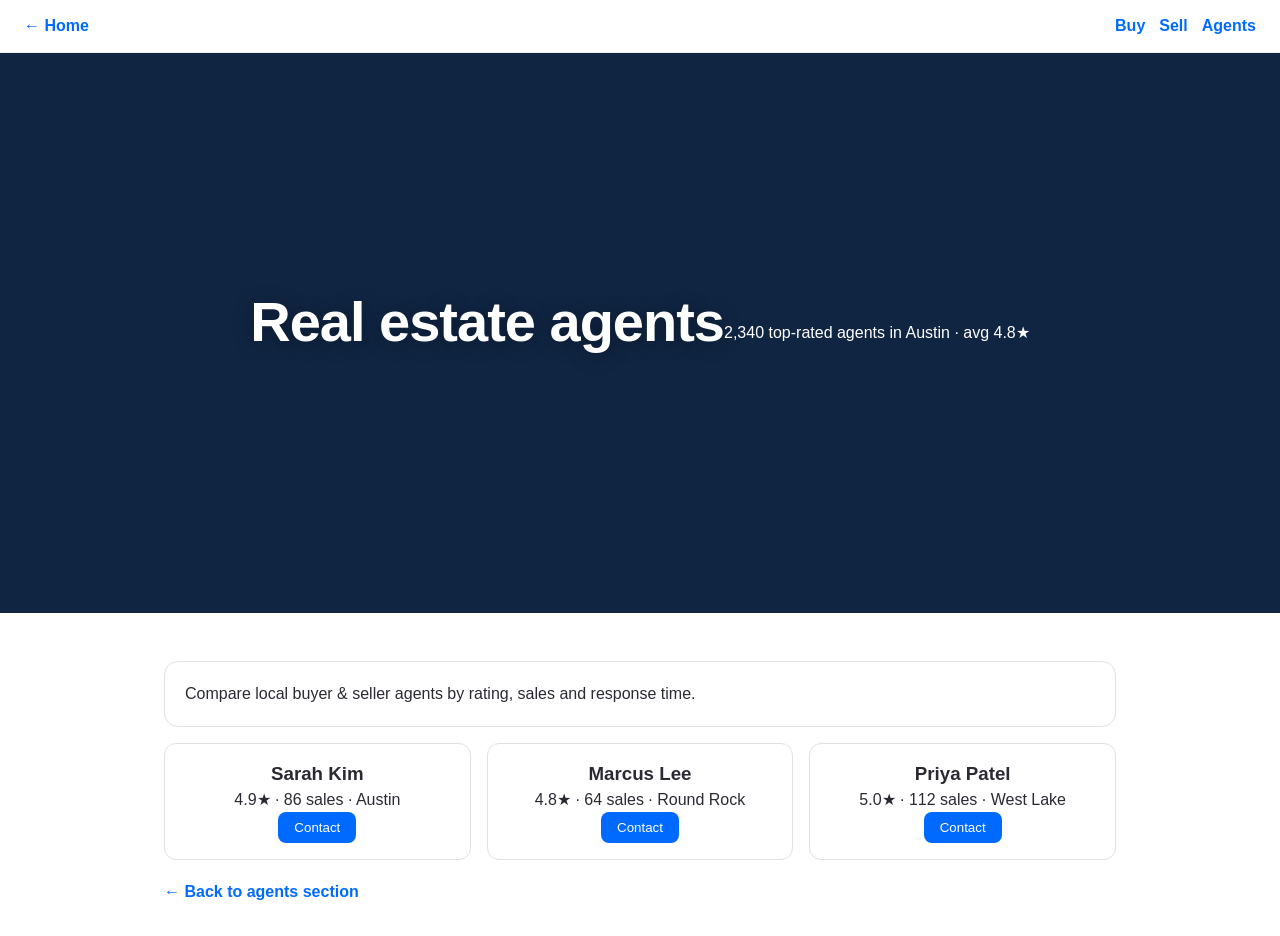
==== page/agents.html @ 0e89baaf "Initial commit: UrbanNest real-estate site Home page with listing cards, sign-in/create-account moda" ====
<!DOCTYPE html>
<html lang="en">
<head>
<meta charset="UTF-8"><meta name="viewport" content="width=device-width, initial-scale=1.0">
<title>Find an Agent | UrbanNest</title>
<link rel="stylesheet" href="../CSS/style.css">
<style>.hero{background:#102542;color:#fff;padding:56px 24px;text-align:center}.body{max-width:1000px;margin:0 auto;padding:32px 24px}.card{background:#fff;border:1px solid #E0E1E7;border-radius:14px;padding:20px;margin-top:16px}.topbar{display:flex;justify-content:space-between;padding:14px 24px;border-bottom:1px solid #eee}.topbar a{font-weight:700;color:#006AFF}.grid{display:grid;grid-template-columns:repeat(3,1fr);gap:16px;margin-top:16px}.a{background:#fff;border:1px solid #E0E1E7;border-radius:12px;padding:16px;text-align:center}@media(max-width:800px){.grid{grid-template-columns:1fr}}</style>
</head>
<body>
<div class="topbar"><a href="../index.html">← Home</a><nav style="display:flex;gap:14px"><a href="buy.html">Buy</a><a href="sell.html">Sell</a><a href="agents.html">Agents</a></nav></div>
<section class="hero"><h1 id="title">Find an agent</h1><p>2,340 top-rated agents in Austin · avg 4.8★</p></section>
<div class="body"><div id="desc" class="card"></div><div class="grid"><div class="a"><h3>Sarah Kim</h3><p>4.9★ · 86 sales · Austin</p><button onclick="alert('Contact request sent to Sarah Kim')" style="background:#006AFF;color:#fff;border:none;padding:8px 16px;border-radius:8px">Contact</button></div><div class="a"><h3>Marcus Lee</h3><p>4.8★ · 64 sales · Round Rock</p><button onclick="alert('Contact request sent to Marcus Lee')" style="background:#006AFF;color:#fff;border:none;padding:8px 16px;border-radius:8px">Contact</button></div><div class="a"><h3>Priya Patel</h3><p>5.0★ · 112 sales · West Lake</p><button onclick="alert('Contact request sent to Priya Patel')" style="background:#006AFF;color:#fff;border:none;padding:8px 16px;border-radius:8px">Contact</button></div></div><p style="margin-top:20px"><a href="../index.html#agents" style="color:#006AFF;font-weight:700">← Back to agents section</a></p></div>
<script>
const m={"agents":{t:"Real estate agents",d:"Compare local buyer & seller agents by rating, sales and response time."},"builders":{t:"Home builders",d:"12 builder communities in Austin — models from $389k."},"solutions":{t:"Agent solutions",d:"For pros: CRM, leads, listings and marketing suite. (Demo)"},"plan":{t:"Real estate business plan",d:"Template: goals, lead sources, budget and 90-day actions."},"advertising":{t:"Agent advertising",d:"Premier placements, zip targeting and ROI stats."},"scripts":{t:"Agent scripts",d:"Buyer consult, listing presentation, open house and follow-up scripts."},"resources":{t:"Agent resource center",d:"Guides, webinars and market reports for pros."},"flyers":{t:"Listing flyer templates",d:"Printable + digital flyers. (Demo)"},"join":{t:"Create a free agent account",d:"Sign up as a pro to claim your profile and get leads."}};
const v=new URLSearchParams(location.search).get("view")||"agents";const o=m[v]||m.agents;
document.getElementById("title").textContent=o.t;document.getElementById("desc").textContent=o.d;
</script>
</body>
</html>
---- CSS/style.css ----
/* =========================================================
   UrbanNest — master stylesheet
   Loads the split CSS files in cascade order.
   Order matters: later files override earlier ones.
   ========================================================= */
@import url("base.css");        /* reset, design tokens, typography */
@import url("header.css");      /* nav, logo, dropdowns, user menu, mobile menu */
@import url("hero.css");        /* hero background, headline, search card */
@import url("sections.css");    /* reco, listings, buyability, trio, app banner */
@import url("footer.css");      /* footer */
@import url("components.css");  /* modal, sign-in/up forms, toast */
@import url("responsive.css");  /* shared overrides + 1100/760/480 breakpoints */
@import url("features.css");    /* price alerts, lifestyle match, quiz */
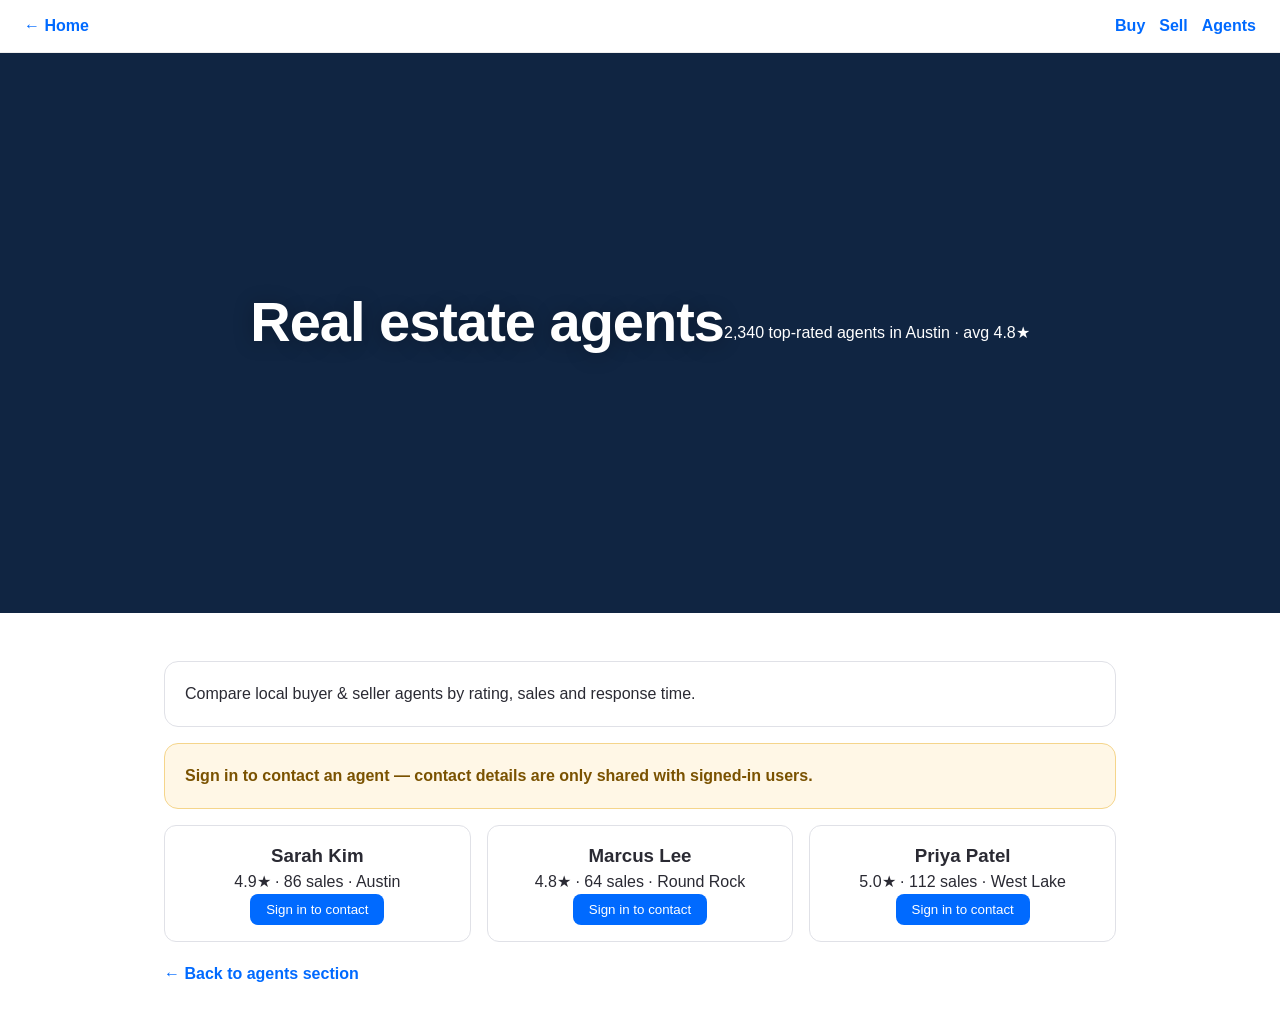
==== commit cd9a40b2: "Urban" ====
--- a/page/agents.html
+++ b/page/agents.html
@@ -4,16 +4,38 @@
 <meta charset="UTF-8"><meta name="viewport" content="width=device-width, initial-scale=1.0">
 <title>Find an Agent | UrbanNest</title>
 <link rel="stylesheet" href="../CSS/style.css">
-<style>.hero{background:#102542;color:#fff;padding:56px 24px;text-align:center}.body{max-width:1000px;margin:0 auto;padding:32px 24px}.card{background:#fff;border:1px solid #E0E1E7;border-radius:14px;padding:20px;margin-top:16px}.topbar{display:flex;justify-content:space-between;padding:14px 24px;border-bottom:1px solid #eee}.topbar a{font-weight:700;color:#006AFF}.grid{display:grid;grid-template-columns:repeat(3,1fr);gap:16px;margin-top:16px}.a{background:#fff;border:1px solid #E0E1E7;border-radius:12px;padding:16px;text-align:center}@media(max-width:800px){.grid{grid-template-columns:1fr}}</style>
+<style>.hero{background:#102542;color:#fff;padding:56px 24px;text-align:center}.body{max-width:1000px;margin:0 auto;padding:32px 24px}.card{background:#fff;border:1px solid #E0E1E7;border-radius:14px;padding:20px;margin-top:16px}.auth-note{background:#FFF7E6;border-color:#F5D58B;color:#7A5200;font-weight:600}.topbar{display:flex;justify-content:space-between;padding:14px 24px;border-bottom:1px solid #eee}.topbar a{font-weight:700;color:#006AFF}.grid{display:grid;grid-template-columns:repeat(3,1fr);gap:16px;margin-top:16px}.a{background:#fff;border:1px solid #E0E1E7;border-radius:12px;padding:16px;text-align:center}@media(max-width:800px){.grid{grid-template-columns:1fr}}</style>
 </head>
 <body>
 <div class="topbar"><a href="../index.html">← Home</a><nav style="display:flex;gap:14px"><a href="buy.html">Buy</a><a href="sell.html">Sell</a><a href="agents.html">Agents</a></nav></div>
 <section class="hero"><h1 id="title">Find an agent</h1><p>2,340 top-rated agents in Austin · avg 4.8★</p></section>
-<div class="body"><div id="desc" class="card"></div><div class="grid"><div class="a"><h3>Sarah Kim</h3><p>4.9★ · 86 sales · Austin</p><button onclick="alert('Contact request sent to Sarah Kim')" style="background:#006AFF;color:#fff;border:none;padding:8px 16px;border-radius:8px">Contact</button></div><div class="a"><h3>Marcus Lee</h3><p>4.8★ · 64 sales · Round Rock</p><button onclick="alert('Contact request sent to Marcus Lee')" style="background:#006AFF;color:#fff;border:none;padding:8px 16px;border-radius:8px">Contact</button></div><div class="a"><h3>Priya Patel</h3><p>5.0★ · 112 sales · West Lake</p><button onclick="alert('Contact request sent to Priya Patel')" style="background:#006AFF;color:#fff;border:none;padding:8px 16px;border-radius:8px">Contact</button></div></div><p style="margin-top:20px"><a href="../index.html#agents" style="color:#006AFF;font-weight:700">← Back to agents section</a></p></div>
+<div class="body"><div id="desc" class="card"></div><p id="authNote" class="card auth-note" hidden>Sign in to contact an agent — contact details are only shared with signed-in users.</p><div class="grid"><div class="a"><h3>Sarah Kim</h3><p>4.9★ · 86 sales · Austin</p><button type="button" data-contact="Sarah Kim" style="background:#006AFF;color:#fff;border:none;padding:8px 16px;border-radius:8px;cursor:pointer">Contact</button></div><div class="a"><h3>Marcus Lee</h3><p>4.8★ · 64 sales · Round Rock</p><button type="button" data-contact="Marcus Lee" style="background:#006AFF;color:#fff;border:none;padding:8px 16px;border-radius:8px;cursor:pointer">Contact</button></div><div class="a"><h3>Priya Patel</h3><p>5.0★ · 112 sales · West Lake</p><button type="button" data-contact="Priya Patel" style="background:#006AFF;color:#fff;border:none;padding:8px 16px;border-radius:8px;cursor:pointer">Contact</button></div></div><p style="margin-top:20px"><a href="../index.html#agents" style="color:#006AFF;font-weight:700">← Back to agents section</a></p></div>
 <script>
 const m={"agents":{t:"Real estate agents",d:"Compare local buyer & seller agents by rating, sales and response time."},"builders":{t:"Home builders",d:"12 builder communities in Austin — models from $389k."},"solutions":{t:"Agent solutions",d:"For pros: CRM, leads, listings and marketing suite. (Demo)"},"plan":{t:"Real estate business plan",d:"Template: goals, lead sources, budget and 90-day actions."},"advertising":{t:"Agent advertising",d:"Premier placements, zip targeting and ROI stats."},"scripts":{t:"Agent scripts",d:"Buyer consult, listing presentation, open house and follow-up scripts."},"resources":{t:"Agent resource center",d:"Guides, webinars and market reports for pros."},"flyers":{t:"Listing flyer templates",d:"Printable + digital flyers. (Demo)"},"join":{t:"Create a free agent account",d:"Sign up as a pro to claim your profile and get leads."}};
 const v=new URLSearchParams(location.search).get("view")||"agents";const o=m[v]||m.agents;
-document.getElementById("title").textContent=o.t;document.getElementById("desc").textContent=o.d;
+document.getElementById("title").textContent=o.t;
+document.getElementById("desc").textContent=o.d;
+
+/* Contacting an agent requires an account. Signed out, the buttons take you to
+   the home page's sign-in modal and back here once you're signed in
+   ("Keep me signed in" decides whether that session survives a restart). */
+const getSession=()=>JSON.parse(sessionStorage.getItem("un_session")||localStorage.getItem("un_session")||"null");
+const contactBtns=[...document.querySelectorAll("[data-contact]")];
+function paintContact(){
+  const signedIn=!!getSession();
+  contactBtns.forEach(b=>b.textContent=signedIn?"Contact":"Sign in to contact");
+  document.getElementById("authNote").hidden=signedIn;
+}
+contactBtns.forEach(b=>b.addEventListener("click",()=>{
+  if(!getSession()){
+    sessionStorage.setItem("un_next", location.href);   // return here after sign-in
+    location.href="../index.html#signin";
+    return;
+  }
+  alert(`Contact request sent to ${b.dataset.contact}`);
+}));
+paintContact();
 </script>
+<script src="../asset/js/to-top.js"></script>
 </body>
 </html>
